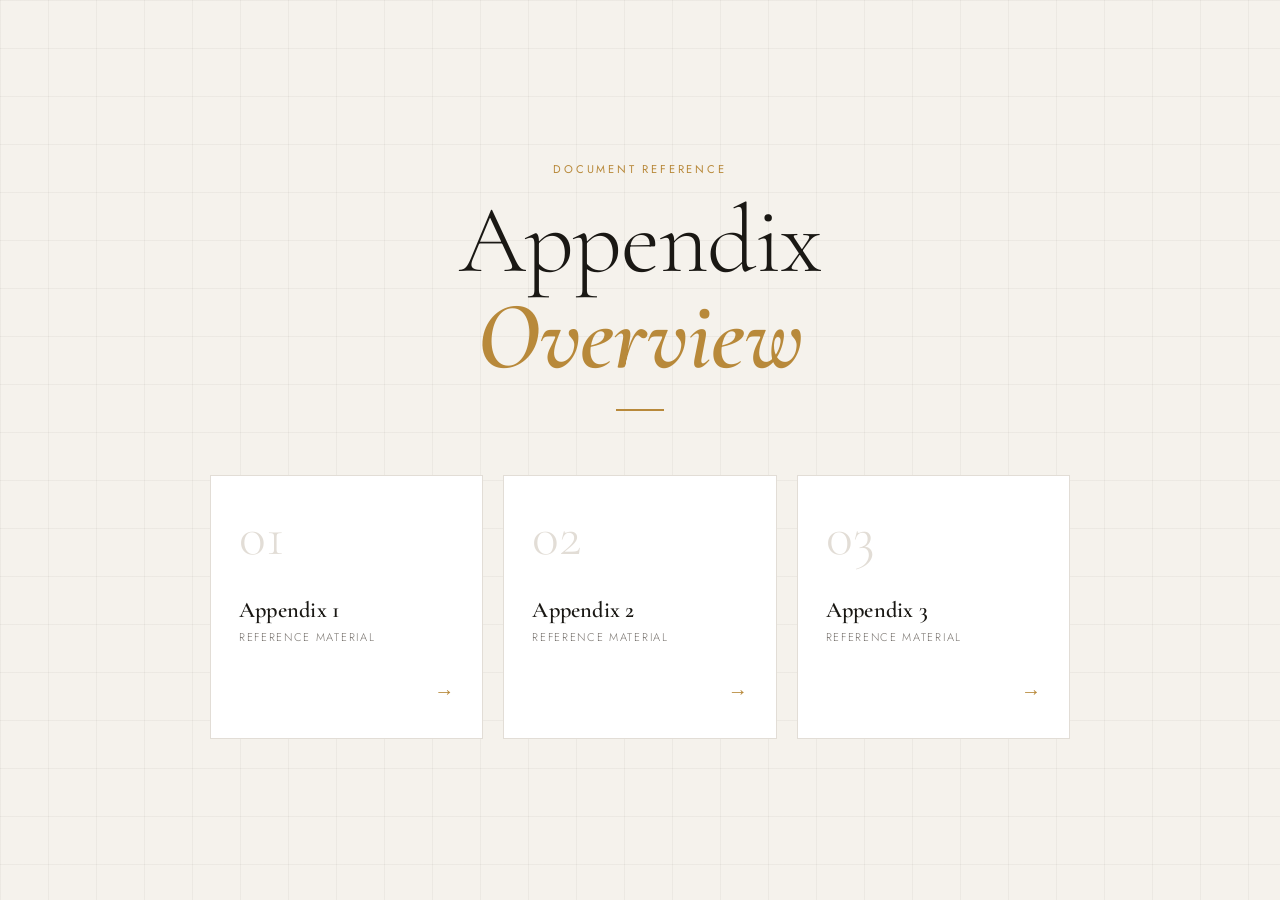
==== index.html @ 5be7d601 "foundation" ====
<!DOCTYPE html>
<html lang="en">
<head>
  <meta charset="UTF-8" />
  <meta name="viewport" content="width=device-width, initial-scale=1.0" />
  <title>Appendix Index</title>
  <link rel="stylesheet" href="styles.css" />
  <link rel="preconnect" href="https://fonts.googleapis.com" />
  <link rel="preconnect" href="https://fonts.gstatic.com" crossorigin />
  <link href="https://fonts.googleapis.com/css2?family=Cormorant+Garamond:wght@300;400;600&family=Jost:wght@300;400;500&display=swap" rel="stylesheet" />
</head>
<body>

  <div class="bg-grid"></div>

  <main class="container">
    <header class="header">
      <p class="eyebrow">Document Reference</p>
      <h1 class="title">Appendix<br><span>Overview</span></h1>
      <div class="title-rule"></div>
    </header>

    <section class="cards">
      <a href="appendix1.html" class="card">
        <span class="card-number">01</span>
        <div class="card-body">
          <h2 class="card-label">Appendix 1</h2>
          <p class="card-sub">Reference material</p>
        </div>
        <span class="card-arrow">→</span>
      </a>

      <a href="appendix2.html" class="card">
        <span class="card-number">02</span>
        <div class="card-body">
          <h2 class="card-label">Appendix 2</h2>
          <p class="card-sub">Reference material</p>
        </div>
        <span class="card-arrow">→</span>
      </a>

      <a href="appendix3.html" class="card">
        <span class="card-number">03</span>
        <div class="card-body">
          <h2 class="card-label">Appendix 3</h2>
          <p class="card-sub">Reference material</p>
        </div>
        <span class="card-arrow">→</span>
      </a>
    </section>
  </main>

</body>
</html>
---- styles.css ----
/* ── Reset & Base ── */
*, *::before, *::after {
  box-sizing: border-box;
  margin: 0;
  padding: 0;
}

:root {
  --bg:        #f5f2ec;
  --ink:       #1a1814;
  --ink-muted: #7a7570;
  --accent:    #b8893a;
  --card-bg:   #ffffff;
  --card-border: #e2ddd6;
  --card-hover: #1a1814;
  --card-hover-text: #ffffff;
  --font-display: 'Cormorant Garamond', Georgia, serif;
  --font-body:    'Jost', sans-serif;
  --transition: 0.35s cubic-bezier(0.4, 0, 0.2, 1);
}

html, body {
  height: 100%;
}

body {
  background-color: var(--bg);
  color: var(--ink);
  font-family: var(--font-body);
  display: flex;
  align-items: center;
  justify-content: center;
  min-height: 100vh;
  padding: 2rem;
  position: relative;
  overflow-x: hidden;
}

/* ── Background grid texture ── */
.bg-grid {
  position: fixed;
  inset: 0;
  background-image:
    linear-gradient(rgba(26, 24, 20, 0.04) 1px, transparent 1px),
    linear-gradient(90deg, rgba(26, 24, 20, 0.04) 1px, transparent 1px);
  background-size: 48px 48px;
  pointer-events: none;
  z-index: 0;
}

/* ── Layout ── */
.container {
  position: relative;
  z-index: 1;
  width: 100%;
  max-width: 860px;
  display: flex;
  flex-direction: column;
  align-items: center;
  gap: 4rem;
}

/* ── Header ── */
.header {
  text-align: center;
  animation: fadeUp 0.7s ease both;
}

.eyebrow {
  font-family: var(--font-body);
  font-weight: 400;
  font-size: 0.7rem;
  letter-spacing: 0.25em;
  text-transform: uppercase;
  color: var(--accent);
  margin-bottom: 1rem;
}

.title {
  font-family: var(--font-display);
  font-weight: 300;
  font-size: clamp(3.5rem, 8vw, 6rem);
  line-height: 1.0;
  letter-spacing: -0.01em;
  color: var(--ink);
}

.title span {
  font-weight: 600;
  font-style: italic;
  color: var(--accent);
}

.title-rule {
  width: 48px;
  height: 2px;
  background: var(--accent);
  margin: 1.5rem auto 0;
}

/* ── Cards ── */
.cards {
  display: flex;
  flex-direction: row;
  gap: 1.25rem;
  width: 100%;
  animation: fadeUp 0.7s 0.15s ease both;
}

.card {
  flex: 1;
  display: flex;
  flex-direction: column;
  justify-content: space-between;
  gap: 2rem;
  padding: 2rem 1.75rem;
  background: var(--card-bg);
  border: 1px solid var(--card-border);
  text-decoration: none;
  color: var(--ink);
  position: relative;
  overflow: hidden;
  transition: background var(--transition), border-color var(--transition), transform var(--transition), box-shadow var(--transition);
}

/* Accent line at top */
.card::before {
  content: '';
  position: absolute;
  top: 0;
  left: 0;
  right: 0;
  height: 2px;
  background: var(--accent);
  transform: scaleX(0);
  transform-origin: left;
  transition: transform var(--transition);
}

.card:hover {
  background: var(--card-hover);
  border-color: var(--card-hover);
  transform: translateY(-4px);
  box-shadow: 0 16px 40px rgba(26, 24, 20, 0.16);
}

.card:hover::before {
  transform: scaleX(1);
}

/* Card number */
.card-number {
  font-family: var(--font-display);
  font-size: 3.5rem;
  font-weight: 300;
  line-height: 1;
  color: var(--card-border);
  transition: color var(--transition);
  display: block;
}

.card:hover .card-number {
  color: rgba(255, 255, 255, 0.15);
}

/* Card label */
.card-label {
  font-family: var(--font-display);
  font-weight: 600;
  font-size: 1.4rem;
  letter-spacing: 0.01em;
  color: var(--ink);
  transition: color var(--transition);
}

.card:hover .card-label {
  color: var(--card-hover-text);
}

.card-sub {
  font-family: var(--font-body);
  font-size: 0.7rem;
  font-weight: 300;
  letter-spacing: 0.15em;
  text-transform: uppercase;
  color: var(--ink-muted);
  margin-top: 0.35rem;
  transition: color var(--transition);
}

.card:hover .card-sub {
  color: rgba(255, 255, 255, 0.5);
}

/* Arrow */
.card-arrow {
  font-size: 1.25rem;
  color: var(--accent);
  transition: color var(--transition), transform var(--transition);
  display: block;
  align-self: flex-end;
}

.card:hover .card-arrow {
  color: #fff;
  transform: translateX(4px);
}

/* ── Animation ── */
@keyframes fadeUp {
  from {
    opacity: 0;
    transform: translateY(20px);
  }
  to {
    opacity: 1;
    transform: translateY(0);
  }
}

/* ── Responsive ── */
@media (max-width: 600px) {
  .cards {
    flex-direction: column;
  }

  .card {
    flex-direction: row;
    align-items: center;
    padding: 1.5rem;
    gap: 1rem;
  }

  .card-number {
    font-size: 2rem;
    flex-shrink: 0;
  }

  .card-body {
    flex: 1;
  }

  .card-arrow {
    align-self: center;
    flex-shrink: 0;
  }
}
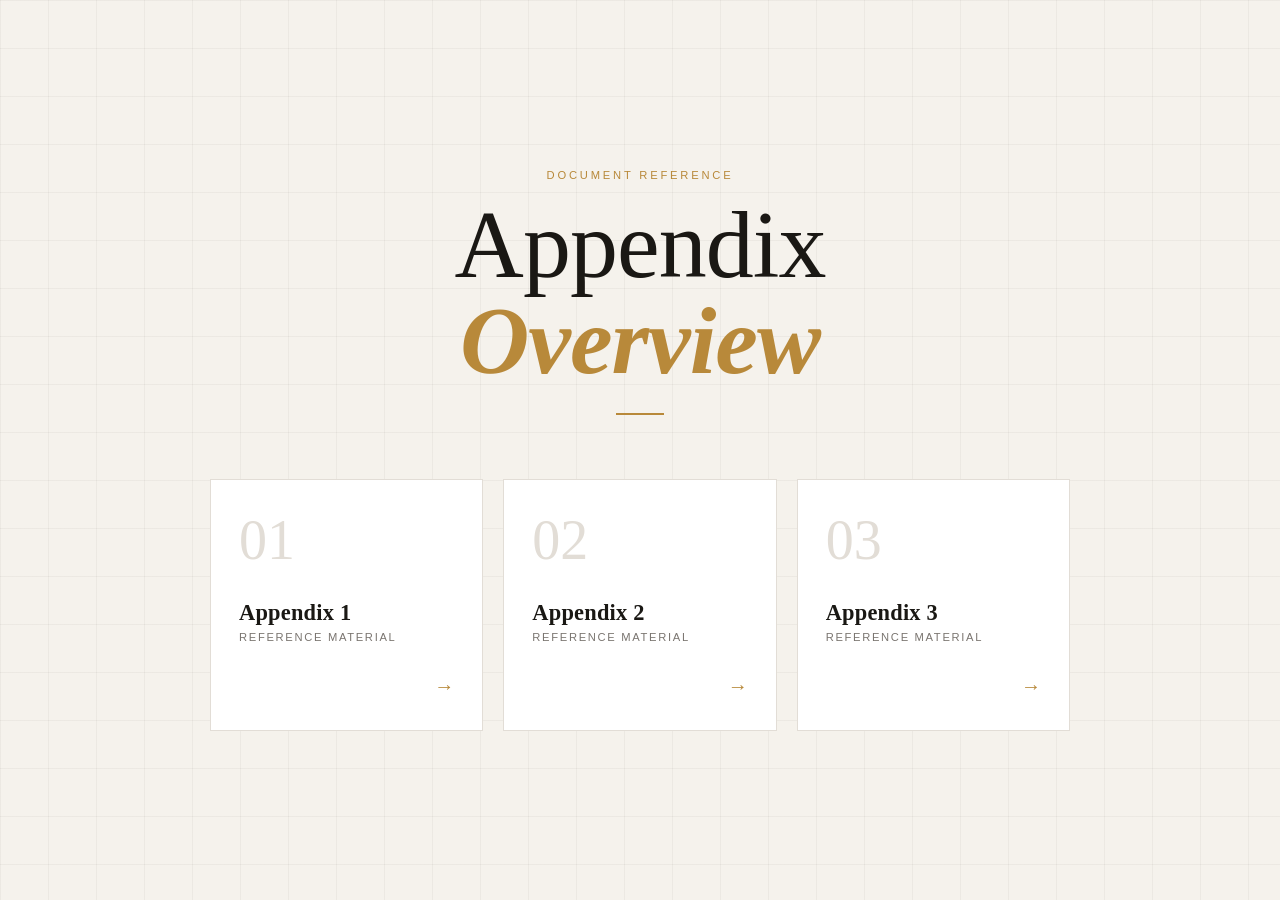
==== commit fcd02e12: "Update index.html google font" ====
--- a/index.html
+++ b/index.html
@@ -5,9 +5,9 @@
   <meta name="viewport" content="width=device-width, initial-scale=1.0" />
   <title>Appendix Index</title>
   <link rel="stylesheet" href="styles.css" />
-  <link rel="preconnect" href="https://fonts.googleapis.com" />
-  <link rel="preconnect" href="https://fonts.gstatic.com" crossorigin />
-  <link href="https://fonts.googleapis.com/css2?family=Cormorant+Garamond:wght@300;400;600&family=Jost:wght@300;400;500&display=swap" rel="stylesheet" />
+ <link rel="preconnect" href="https://fonts.googleapis.com">
+<link rel="preconnect" href="https://fonts.gstatic.com" crossorigin>
+<link href="https://fonts.googleapis.com/css2?family=Courier+Prime:ital,wght@0,400;0,700;1,400;1,700&family=Manuale:ital,wght@0,300..800;1,300..800&family=Pixelify+Sans:wght@400..700&family=Roboto:ital,wght@0,100..900;1,100..900&display=swap" rel="stylesheet">
 </head>
 <body>
 
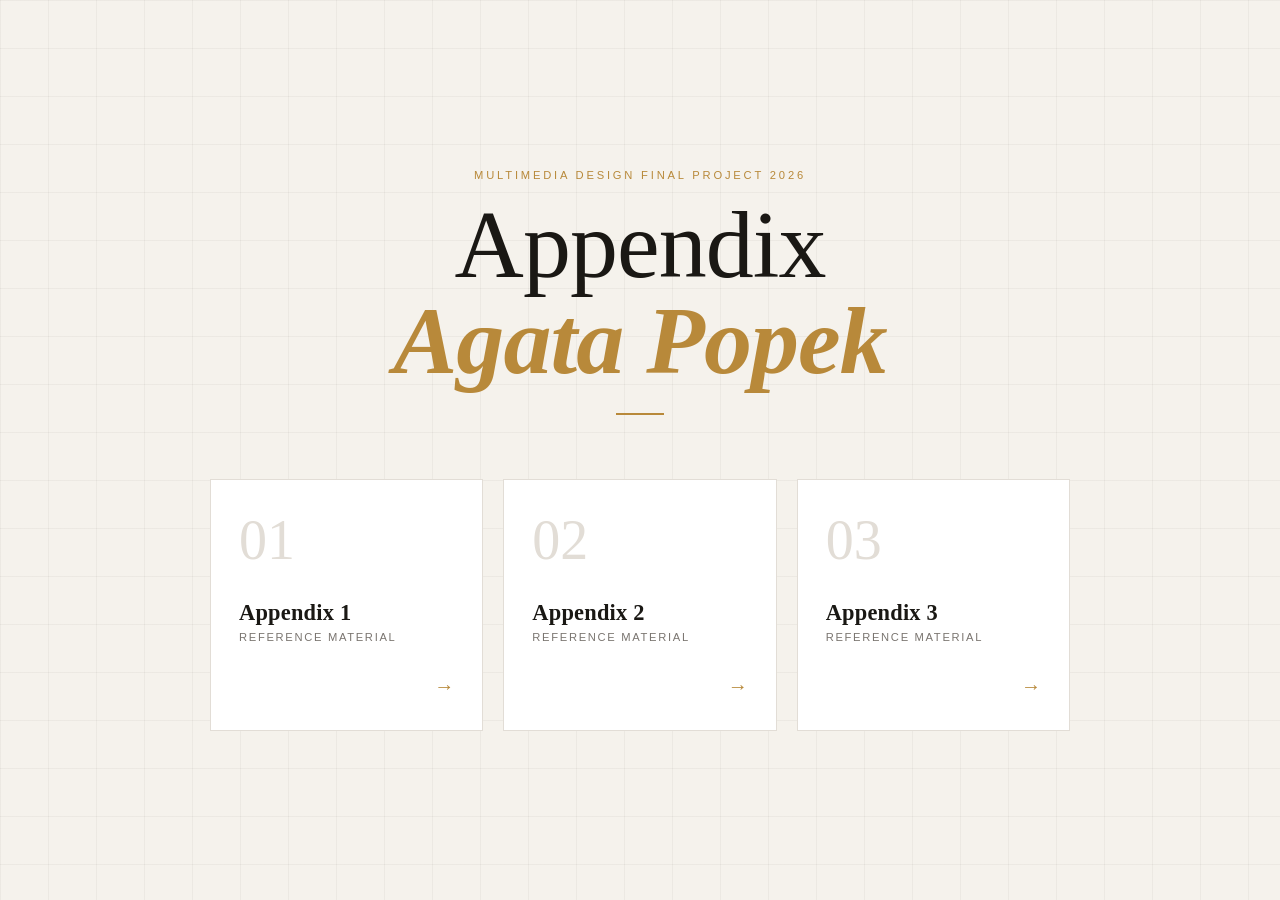
==== commit 1bb9678a: "Update index.html titles" ====
--- a/index.html
+++ b/index.html
@@ -15,8 +15,8 @@
 
   <main class="container">
     <header class="header">
-      <p class="eyebrow">Document Reference</p>
-      <h1 class="title">Appendix<br><span>Overview</span></h1>
+      <p class="eyebrow">Multimedia Design Final Project 2026</p>
+      <h1 class="title">Appendix<br><span>Agata Popek</span></h1>
       <div class="title-rule"></div>
     </header>
 
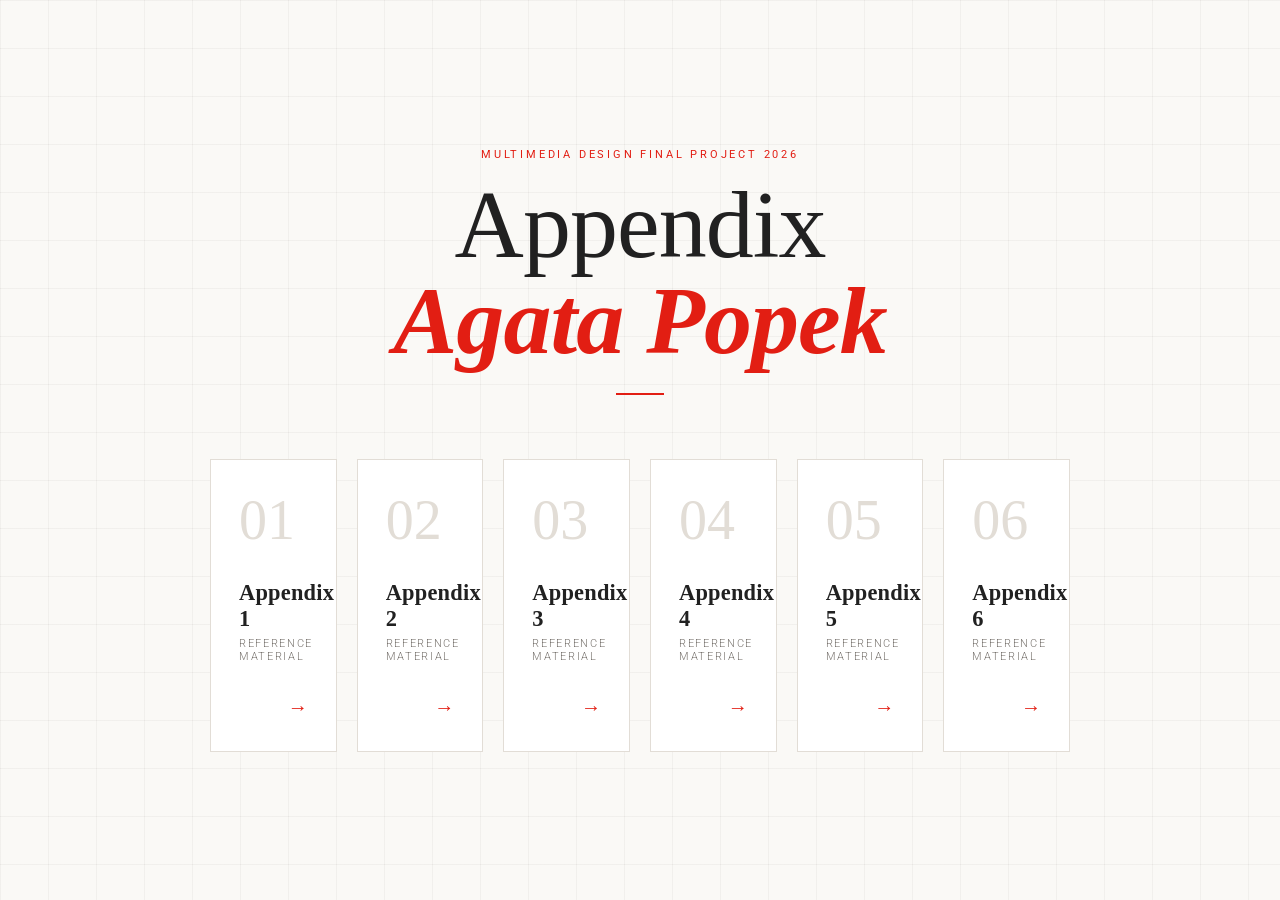
==== commit 07ed3da0: "Update index.html more appendix cards" ====
--- a/index.html
+++ b/index.html
@@ -38,11 +38,38 @@
         </div>
         <span class="card-arrow">→</span>
       </a>
-
-      <a href="appendix3.html" class="card">
+      
+       <a href="appendix3.html" class="card">
         <span class="card-number">03</span>
         <div class="card-body">
           <h2 class="card-label">Appendix 3</h2>
+          <p class="card-sub">Reference material</p>
+        </div>
+        <span class="card-arrow">→</span>
+      </a>
+
+       <a href="appendix4.html" class="card">
+        <span class="card-number">04</span>
+        <div class="card-body">
+          <h2 class="card-label">Appendix 4</h2>
+          <p class="card-sub">Reference material</p>
+        </div>
+        <span class="card-arrow">→</span>
+      </a>
+
+       <a href="appendix5.html" class="card">
+        <span class="card-number">05</span>
+        <div class="card-body">
+          <h2 class="card-label">Appendix 5</h2>
+          <p class="card-sub">Reference material</p>
+        </div>
+        <span class="card-arrow">→</span>
+      </a>
+      
+      <a href="appendix6.html" class="card">
+        <span class="card-number">06</span>
+        <div class="card-body">
+          <h2 class="card-label">Appendix 6</h2>
           <p class="card-sub">Reference material</p>
         </div>
         <span class="card-arrow">→</span>
--- a/styles.css
+++ b/styles.css
@@ -6,16 +6,16 @@
 }
 
 :root {
-  --bg:        #f5f2ec;
-  --ink:       #1a1814;
+  --bg:        #faf9f6;
+  --ink:       #212121;
   --ink-muted: #7a7570;
-  --accent:    #b8893a;
+  --accent:    #e21e13;
   --card-bg:   #ffffff;
   --card-border: #e2ddd6;
-  --card-hover: #1a1814;
+  --card-hover: #a8c23f;
   --card-hover-text: #ffffff;
   --font-display: 'Cormorant Garamond', Georgia, serif;
-  --font-body:    'Jost', sans-serif;
+  --font-body:    'Roboto', sans-serif;
   --transition: 0.35s cubic-bezier(0.4, 0, 0.2, 1);
 }
 
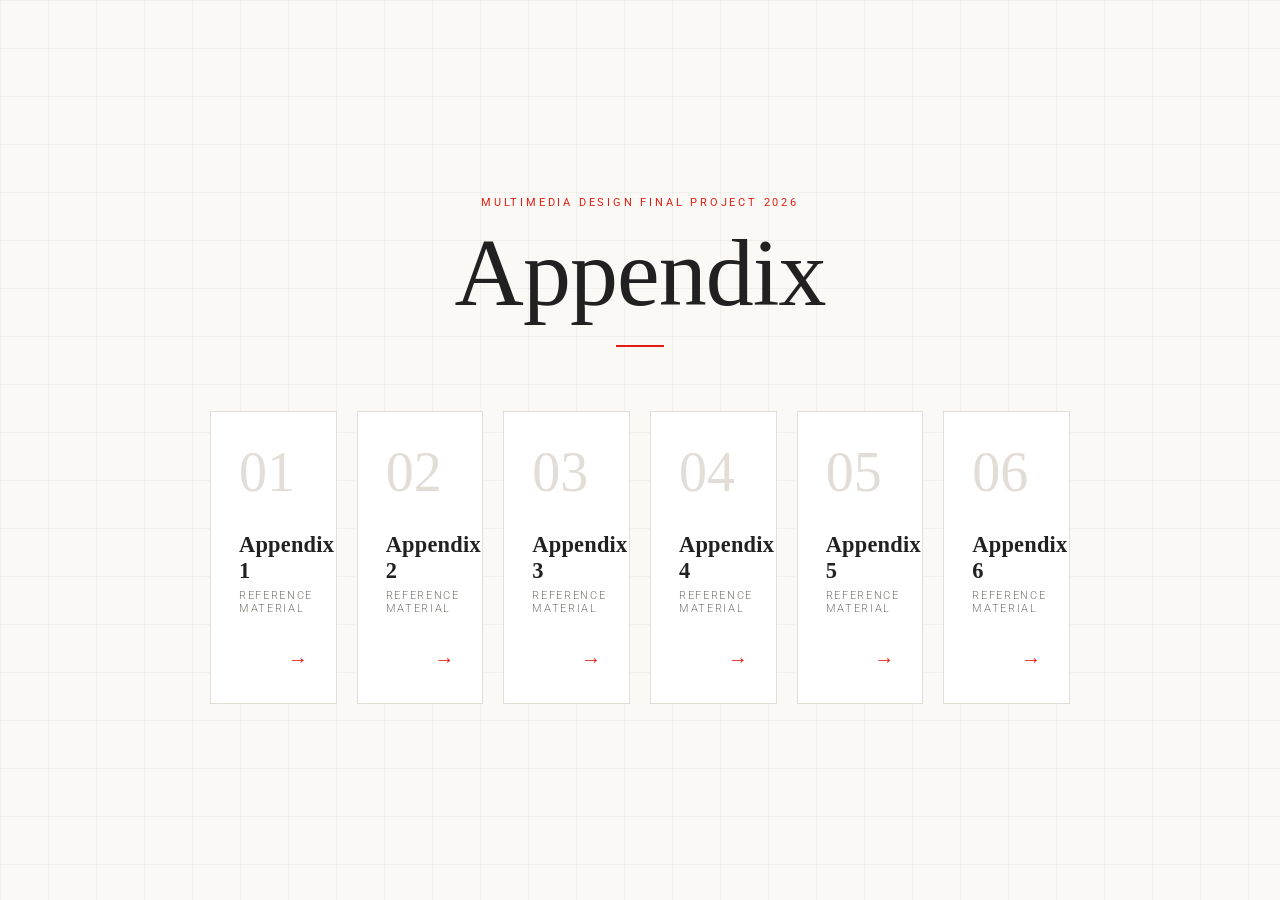
==== commit d7771be4: "Update index.html title" ====
--- a/index.html
+++ b/index.html
@@ -16,7 +16,7 @@
   <main class="container">
     <header class="header">
       <p class="eyebrow">Multimedia Design Final Project 2026</p>
-      <h1 class="title">Appendix<br><span>Agata Popek</span></h1>
+      <h1 class="title">Appendix</h1>
       <div class="title-rule"></div>
     </header>
 
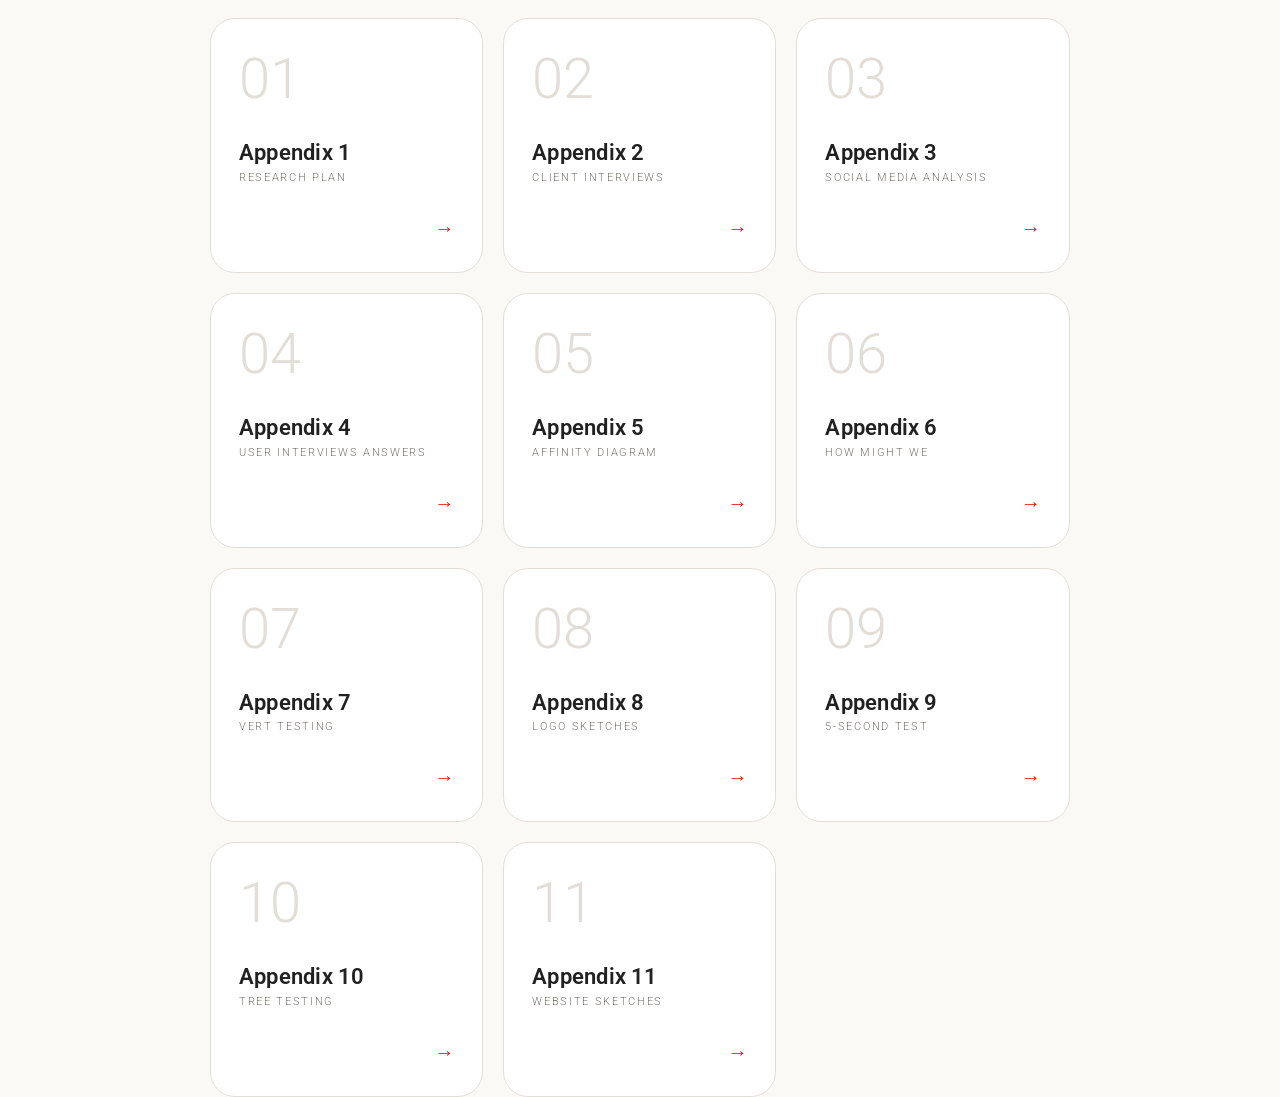
==== commit ce6a013d: "Update index.html" ====
--- a/index.html
+++ b/index.html
@@ -25,7 +25,7 @@
         <span class="card-number">01</span>
         <div class="card-body">
           <h2 class="card-label">Appendix 1</h2>
-          <p class="card-sub">Reference material</p>
+          <p class="card-sub">Research plan</p>
         </div>
         <span class="card-arrow">→</span>
       </a>
@@ -34,7 +34,7 @@
         <span class="card-number">02</span>
         <div class="card-body">
           <h2 class="card-label">Appendix 2</h2>
-          <p class="card-sub">Reference material</p>
+          <p class="card-sub">Client interviews</p>
         </div>
         <span class="card-arrow">→</span>
       </a>
@@ -43,7 +43,7 @@
         <span class="card-number">03</span>
         <div class="card-body">
           <h2 class="card-label">Appendix 3</h2>
-          <p class="card-sub">Reference material</p>
+          <p class="card-sub">Social media analysis</p>
         </div>
         <span class="card-arrow">→</span>
       </a>
@@ -52,7 +52,7 @@
         <span class="card-number">04</span>
         <div class="card-body">
           <h2 class="card-label">Appendix 4</h2>
-          <p class="card-sub">Reference material</p>
+          <p class="card-sub">User interviews answers</p>
         </div>
         <span class="card-arrow">→</span>
       </a>
@@ -61,7 +61,7 @@
         <span class="card-number">05</span>
         <div class="card-body">
           <h2 class="card-label">Appendix 5</h2>
-          <p class="card-sub">Reference material</p>
+          <p class="card-sub">Affinity diagram</p>
         </div>
         <span class="card-arrow">→</span>
       </a>
@@ -70,7 +70,52 @@
         <span class="card-number">06</span>
         <div class="card-body">
           <h2 class="card-label">Appendix 6</h2>
-          <p class="card-sub">Reference material</p>
+          <p class="card-sub">How might we</p>
+        </div>
+        <span class="card-arrow">→</span>
+      </a>
+
+      <a href="appendix7.html" class="card">
+        <span class="card-number">07</span>
+        <div class="card-body">
+          <h2 class="card-label">Appendix 7</h2>
+          <p class="card-sub">VERT testing</p>
+        </div>
+        <span class="card-arrow">→</span>
+      </a>
+
+      <a href="appendix8.html" class="card">
+        <span class="card-number">08</span>
+        <div class="card-body">
+          <h2 class="card-label">Appendix 8</h2>
+          <p class="card-sub">Logo sketches</p>
+        </div>
+        <span class="card-arrow">→</span>
+      </a>
+
+      <a href="appendix9.html" class="card">
+        <span class="card-number">09</span>
+        <div class="card-body">
+          <h2 class="card-label">Appendix 9</h2>
+          <p class="card-sub">5-second test</p>
+        </div>
+        <span class="card-arrow">→</span>
+      </a>
+
+      <a href="appendix10.html" class="card">
+        <span class="card-number">10</span>
+        <div class="card-body">
+          <h2 class="card-label">Appendix 10</h2>
+          <p class="card-sub">Tree testing</p>
+        </div>
+        <span class="card-arrow">→</span>
+      </a>
+
+      <a href="appendix11.html" class="card">
+        <span class="card-number">11</span>
+        <div class="card-body">
+          <h2 class="card-label">Appendix 11</h2>
+          <p class="card-sub">Website sketches</p>
         </div>
         <span class="card-arrow">→</span>
       </a>
--- a/styles.css
+++ b/styles.css
@@ -14,7 +14,7 @@
   --card-border: #e2ddd6;
   --card-hover: #a8c23f;
   --card-hover-text: #ffffff;
-  --font-display: 'Cormorant Garamond', Georgia, serif;
+  --font-display: 'Roboto', sans-serif;
   --font-body:    'Roboto', sans-serif;
   --transition: 0.35s cubic-bezier(0.4, 0, 0.2, 1);
 }
@@ -34,18 +34,6 @@
   padding: 2rem;
   position: relative;
   overflow-x: hidden;
-}
-
-/* ── Background grid texture ── */
-.bg-grid {
-  position: fixed;
-  inset: 0;
-  background-image:
-    linear-gradient(rgba(26, 24, 20, 0.04) 1px, transparent 1px),
-    linear-gradient(90deg, rgba(26, 24, 20, 0.04) 1px, transparent 1px);
-  background-size: 48px 48px;
-  pointer-events: none;
-  z-index: 0;
 }
 
 /* ── Layout ── */
@@ -102,13 +90,14 @@
 .cards {
   display: flex;
   flex-direction: row;
+  flex-wrap: wrap;
   gap: 1.25rem;
   width: 100%;
   animation: fadeUp 0.7s 0.15s ease both;
 }
 
 .card {
-  flex: 1;
+  flex: 0 0 calc(33.333% - 0.84rem);
   display: flex;
   flex-direction: column;
   justify-content: space-between;
@@ -116,6 +105,7 @@
   padding: 2rem 1.75rem;
   background: var(--card-bg);
   border: 1px solid var(--card-border);
+  border-radius: 25px;
   text-decoration: none;
   color: var(--ink);
   position: relative;
@@ -130,8 +120,8 @@
   top: 0;
   left: 0;
   right: 0;
-  height: 2px;
-  background: var(--accent);
+  height: 4px;
+  background: rgba(61, 74, 42);
   transform: scaleX(0);
   transform-origin: left;
   transition: transform var(--transition);
@@ -140,12 +130,14 @@
 .card:hover {
   background: var(--card-hover);
   border-color: var(--card-hover);
+  border-radius: 25px;
   transform: translateY(-4px);
   box-shadow: 0 16px 40px rgba(26, 24, 20, 0.16);
 }
 
 .card:hover::before {
   transform: scaleX(1);
+  border-radius: 25px 25px 0 0;
 }
 
 /* Card number */
@@ -160,7 +152,7 @@
 }
 
 .card:hover .card-number {
-  color: rgba(255, 255, 255, 0.15);
+  color: rgba(61, 74, 42);
 }
 
 /* Card label */
@@ -202,7 +194,7 @@
 }
 
 .card:hover .card-arrow {
-  color: #fff;
+  color: #3d4a2a;
   transform: translateX(4px);
 }
 
